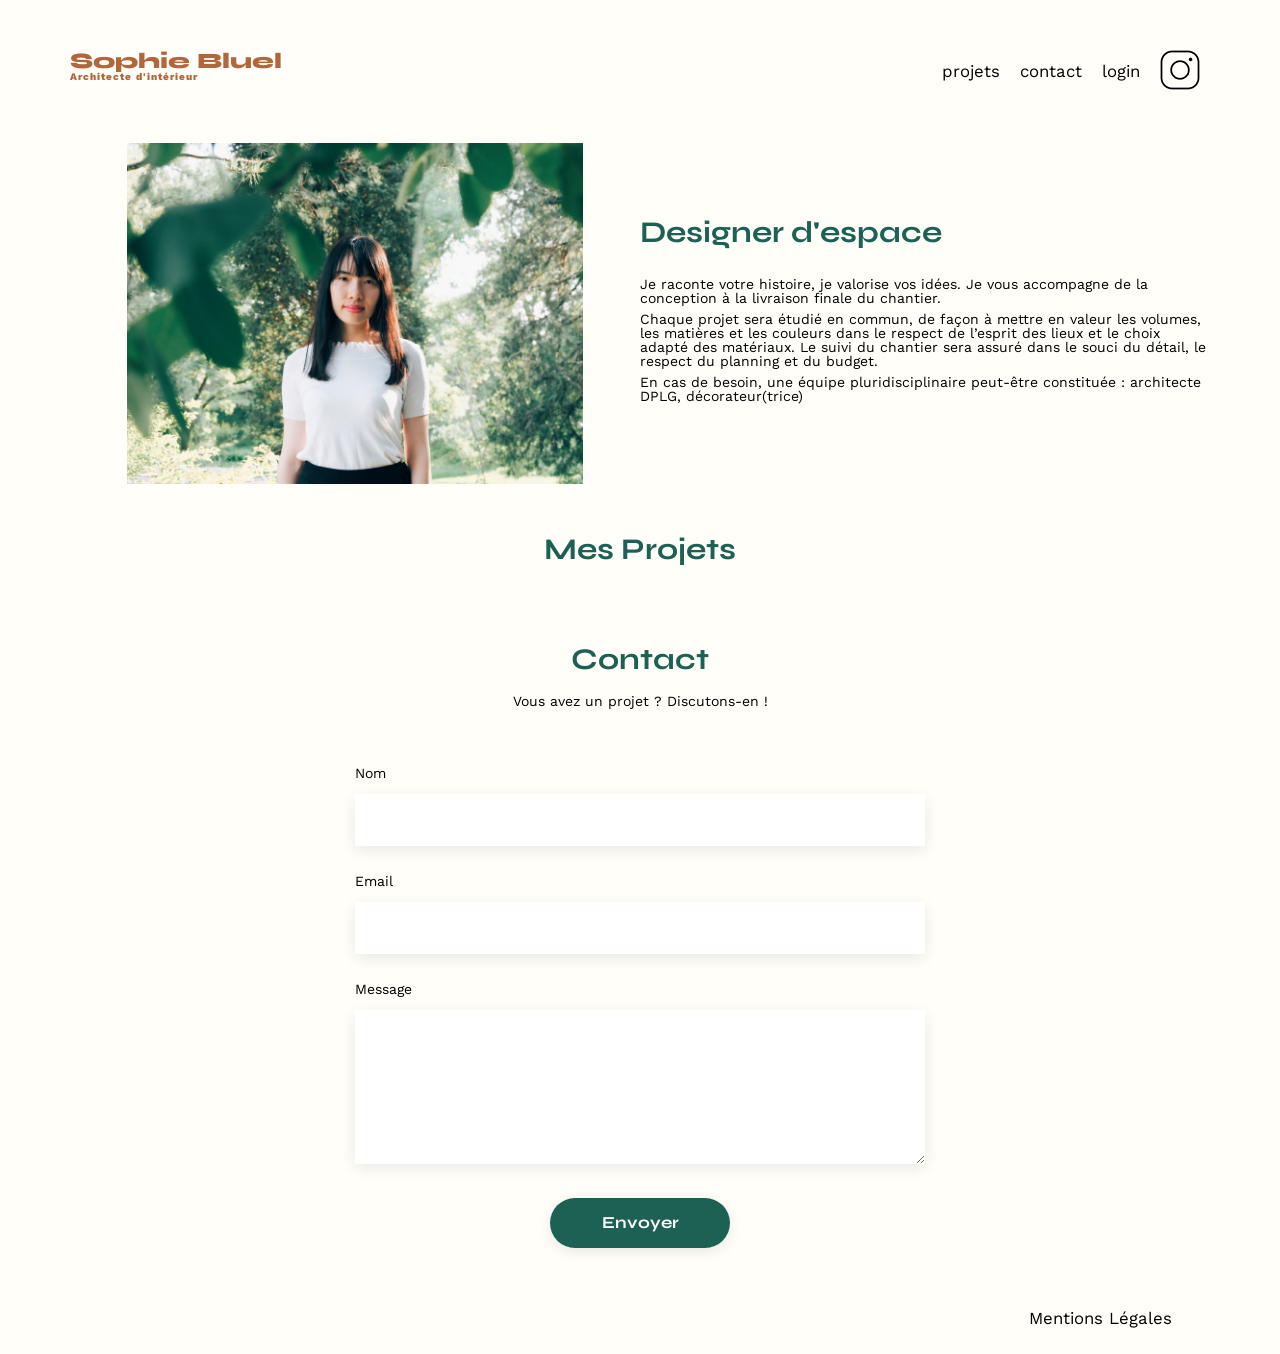
==== FrontEnd/index.html @ d23304fd "projet-js" ====
<!DOCTYPE html>
<html lang="fr">
    <head>
        <meta charset="UTF-8" />
        <title>Sophie Bluel - Architecte d'intérieur</title>
        <meta name="viewport" content="width=device-width, initial-scale=1.0" />
        <link rel="preconnect" href="https://fonts.googleapis.com" />
        <link rel="preconnect" href="https://fonts.gstatic.com" crossorigin />
        <link
            href="https://fonts.googleapis.com/css2?family=Syne:wght@700;800&family=Work+Sans&display=swap"
            rel="stylesheet"
        />
        <link
            rel="stylesheet"
            href="https://cdnjs.cloudflare.com/ajax/libs/font-awesome/6.2.1/css/all.min.css"
            integrity="sha512-MV7K8+y+gLIBoVD59lQIYicR65iaqukzvf/nwasF0nqhPay5w/9lJmVM2hMDcnK1OnMGCdVK+iQrJ7lzPJQd1w=="
            crossorigin="anonymous"
            referrerpolicy="no-referrer"
        />
        <meta name="deaion" content="" />
        <link rel="stylesheet" href="./assets/style.css" />
    </head>
    <body>
        <div class="banner" id="banner">
            <button>
                <i class="fa-solid fa-pen-to-square"></i> mode édition
            </button>
        </div>
        <div class="contenu">
            <header>
                <h1>Sophie Bluel <span>Architecte d'intérieur</span></h1>
                <nav>
                    <ul>
                        <li>projets</li>
                        <li><a href="#contact">contact</a></li>
                        <li><a href="login.html" id="pageLogin">login</a></li>
                        <!--li><a href="index.html" id="btnLogout">Log Out</a></li-->
                        <li>
                            <img
                                src="./assets/icons/instagram.png"
                                alt="Instagram"
                            />
                        </li>
                    </ul>
                </nav>
            </header>
            <main>
                <section id="introduction">
                    <figure>
                        <img src="./assets/images/sophie-bluel.png" alt="" />
                    </figure>
                    <article>
                        <h2>Designer d'espace</h2>
                        <p>
                            Je raconte votre histoire, je valorise vos idées. Je
                            vous accompagne de la conception à la livraison
                            finale du chantier.
                        </p>
                        <p>
                            Chaque projet sera étudié en commun, de façon à
                            mettre en valeur les volumes, les matières et les
                            couleurs dans le respect de l’esprit des lieux et le
                            choix adapté des matériaux. Le suivi du chantier
                            sera assuré dans le souci du détail, le respect du
                            planning et du budget.
                        </p>
                        <p>
                            En cas de besoin, une équipe pluridisciplinaire
                            peut-être constituée : architecte DPLG,
                            décorateur(trice)
                        </p>
                    </article>
                </section>
                <section id="portfolio">
                    <div class="entete">
                        <h2>Mes Projets</h2>
                        <button id="openModalBtn">
                            <i class="fa-solid fa-pen-to-square"></i> modifier
                        </button>
                    </div>
                    <div id="myModal" class="modal">
                        <div id="modalContent" class="modalContent"></div>

                        <div id="modalPhoto" class="modalPhoto">
                            <span>
                                <i
                                    class="fa-solid fa-arrow-left"
                                    id="btnRetour"
                                ></i>
                                <i class="fa-solid fa-xmark" id="btnClose"></i>
                            </span>
                            <div
                                id="alert"
                                class="alert alert-success"
                                role="alert"
                            ></div>
                            <h3>Ajout photo</h3>
                            <form
                                id="formulaireAjoutPhoto"
                                enctype="multipart/form-data"
                                method="post"
                            >
                                <div class="inputPhoto">
                                    <img id="previewImage" src="" alt="" />
                                    <i class="fa-regular fa-image"></i>
                                    <label for="fileInput" id="btnImage"
                                        >+ Ajouter photo</label
                                    >
                                    <input
                                        type="file"
                                        id="fileInput"
                                        name="fileInput"
                                        accept="image/*"
                                        required
                                    />
                                    <span>jpg, png : 4mo max</span>
                                </div>
                                <p>titre</p>
                                <input
                                    type="text"
                                    id="titreInput"
                                    name="titreInput"
                                    placeholder="Titre de la photo"
                                    required
                                />
                                <p>catégorie</p>
                                <select
                                    id="categorieSelect"
                                    name="categorieSelect"
                                    required
                                >
                                    <option value="categorie1">Objets</option>
                                    <option value="categorie2">
                                        Appartements
                                    </option>
                                    <option value="categorie3">
                                        Hotels & restaurants
                                    </option>
                                </select>
                                <div class="flexbtnValider">
                                    <button class="btnValider" id="btnValider">
                                        Valider
                                    </button>
                                </div>
                            </form>
                        </div>
                    </div>
                    <div id="buttonsContainer"></div>
                    <div class="gallery"></div>
                </section>
                <section id="contact">
                    <h2>Contact</h2>
                    <p>Vous avez un projet ? Discutons-en !</p>
                    <form action="#" method="post">
                        <label for="name">Nom</label>
                        <input type="text" name="name" id="name" />
                        <label for="email">Email</label>
                        <input type="email" name="email" id="email" />
                        <label for="message">Message</label>
                        <textarea
                            name="message"
                            id="message"
                            cols="30"
                            rows="10"
                        ></textarea>
                        <input type="submit" value="Envoyer" />
                    </form>
                </section>
            </main>

            <footer>
                <nav>
                    <ul>
                        <li>Mentions Légales</li>
                    </ul>
                </nav>
            </footer>
            <script src="../Backend/assets/dev.js"></script>
            <script src="../Backend/assets/modal.js"></script>
            <script src="../Backend/assets/login.js"></script>
            <script src="../Backend/assets/connexion.js"></script>
            <script src="../Backend/assets/fonction.js"></script>
        </div>
    </body>
</html>
---- FrontEnd/assets/style.css ----
/* http://meyerweb.com/eric/tools/css/reset/
   v2.0 | 20110126
   License: none (public domain)
*/

html,
body,
div,
span,
applet,
object,
iframe,
h1,
h2,
h3,
h4,
h5,
h6,
p,
blockquote,
pre,
a,
abbr,
acronym,
address,
big,
cite,
code,
del,
dfn,
em,
img,
ins,
kbd,
q,
s,
samp,
small,
strike,
strong,
sub,
sup,
tt,
var,
b,
u,
i,
center,
dl,
dt,
dd,
ol,
ul,
li,
fieldset,
form,
label,
legend,
table,
caption,
tbody,
tfoot,
thead,
tr,
th,
td,
article,
aside,
canvas,
details,
embed,
figure,
figcaption,
footer,
header,
hgroup,
menu,
nav,
output,
ruby,
section,
summary,
time,
mark,
audio,
video {
    margin: 0;
    padding: 0;
    border: 0;
    font-size: 100%;
    font: inherit;
    vertical-align: baseline;
    background-color: #fffef8;
}
/* HTML5 display-role reset for older browsers */
article,
aside,
details,
figcaption,
figure,
footer,
header,
hgroup,
menu,
nav,
section {
    display: block;
}
body {
    line-height: 1;
}
ol,
ul {
    list-style: none;
}
blockquote,
q {
    quotes: none;
}
blockquote:before,
blockquote:after,
q:before,
q:after {
    content: "";
    content: none;
}
table {
    border-collapse: collapse;
    border-spacing: 0;
}
/** end reset css**/
.banner {
    background-color: black;
    display: none;
    justify-content: center;
    padding: 20px 0px;
    width: 100%;
    box-sizing: border-box;
}

.banner button {
    background: black;
    color: white;
    border: none;
    font-family: "Work Sans";
}

.banner i {
    background: black;
    color: white;
}

body {
    font-family: "Work Sans";
    font-size: 14px;
}

.contenu {
    max-width: 1140px;
    margin: auto;
}
header {
    display: flex;
    justify-content: space-between;
    margin: 50px 0;
}
section {
    margin: 50px 0;
}

h1 {
    display: flex;
    flex-direction: column;
    font-family: "Syne";
    font-size: 22px;
    font-weight: 800;
    color: #b1663c;
}

h1 > span {
    font-family: "Work Sans";
    font-size: 10px;
    letter-spacing: 0.1em;
}

h2 {
    font-family: "Syne";
    font-weight: 700;
    font-size: 30px;
    color: #1d6154;
}
h3 {
    font-size: 26px;
    font-family: "Work Sans";
    font-weight: 400;
    text-align: center;
}
nav ul {
    display: flex;
    align-items: center;
    list-style-type: none;
}
nav li {
    padding: 0 10px;
    font-size: 1.2em;
}

a {
    text-decoration: none;
    color: black;
}

figcaption {
    font-family: "Work Sans";
    padding-top: 5px;
}

li:hover {
    color: #b1663c;
}
#introduction {
    display: flex;
    align-items: center;
}
#introduction figure {
    flex: 1;
}
#introduction img {
    display: block;
    margin: auto;
    width: 80%;
}

#introduction article {
    flex: 1;
}
#introduction h2 {
    margin-bottom: 1em;
}

#introduction p {
    margin-bottom: 0.5em;
}
#portfolio h2 {
    text-align: center;
    margin-bottom: 1em;
}
.gallery {
    display: grid;
    grid-template-columns: 1fr 1fr 1fr;
    grid-column-gap: 20px;
    grid-row-gap: 20px;
    margin: 0px 5%;
}

.gallery img {
    width: 100%;
}
#contact {
    width: 50%;
    margin: auto;
}
#contact > * {
    text-align: center;
}
#contact h2 {
    margin-bottom: 20px;
}
#contact form {
    text-align: left;
    margin-top: 30px;
    display: flex;
    flex-direction: column;
}

#contact input {
    height: 50px;
    font-size: 1.2em;
    border: none;
    box-shadow: 0px 4px 14px rgba(0, 0, 0, 0.09);
}
#contact label {
    margin: 2em 0 1em 0;
}
#contact textarea {
    border: none;
    box-shadow: 0px 4px 14px rgba(0, 0, 0, 0.09);
}

#buttonsContainer {
    display: flex;
    justify-content: center;
}

#buttonsContainer button {
    border-radius: 60px;
    background: none;
    color: #1d6154;
    padding: 10px 5px;
    border: 1px solid #1d6154;
    cursor: pointer;
    font-family: "Syne";
    font-size: 16px;
    margin: 0px 10px 30px 0px;
    padding: 10px 32px;
}

#buttonsContainer button:hover {
    color: #fffef8;
    background: #1d6154;
}

#buttonsContainer button.active {
    color: #fffef8;
    background: #1d6154;
}

input[type="submit"] {
    font-family: "Syne";
    font-weight: 700;
    color: white;
    background-color: #1d6154;
    margin: 2em auto;
    width: 180px;
    text-align: center;
    border-radius: 60px;
}

footer nav ul {
    display: flex;
    justify-content: flex-end;
    margin: 2em;
}

/*page de login*/

.formLogin {
    display: flex;
    flex-direction: column;
    align-items: center;
    margin: 0px 35%;
    gap: 15px;
}

.formLogin h2 {
    margin-bottom: 30px;
}

.formLogin a {
    text-decoration: underline;
}

.email,
.password {
    width: 80%;
    padding: 10px;
    border: none;
    border-radius: 5px;
    box-shadow: 0 2px 5px rgba(0, 0, 0, 0.2);
    box-sizing: border-box;
}

.btnLogin {
    width: 55%;
    border-radius: 50px;
    background: #1d6154;
    color: #ffffff;
    padding: 10px;
    border: none;
    cursor: pointer;
    font-family: "Syne";
}

/*index une fois login*/

.entete {
    display: flex;
    flex-direction: row;
    justify-content: center;
    align-items: baseline;
    gap: 15px;
}

#openModalBtn {
    border: none;
    background-color: transparent;
    font-family: "Work Sans";
}

#openModalBtn i {
    font-weight: 500;
}

/*modal*/

.modal {
    display: none;
    position: fixed;
    z-index: 1;
    left: 0;
    top: 0;
    width: 100%;
    height: 100%;
    overflow: auto;
    background-color: rgba(0, 0, 0, 0.7);
}

.modalContent,
.modalPhoto {
    background-color: #fefefe;
    margin: 15% auto;
    border: 1px solid #888;
    width: 40%;
    border-radius: 10px;
    max-width: 600px;
}
.modalContent {
    display: flex;
    align-items: center;
    flex-direction: column;
    padding: 60px 70px;
}

.modalContent h3 {
    margin-bottom: 50px;
}

.modalPhoto {
    display: flex;
    flex-direction: column;
    padding: 30px;
}

.modalPhoto span {
    display: flex;
    justify-content: space-between;
    margin-bottom: 10px;
    cursor: pointer;
}

.projects-container {
    display: grid;
    grid-template-columns: repeat(5, 1fr);
    grid-template-rows: 1fr 1fr 1fr;
    justify-content: center;
    gap: 15px;
}

.project img {
    width: 100%;
    height: 100%;
}

.close {
    color: #aaa;
    float: right;
    font-size: 28px;
    font-weight: bold;
}

.close:hover,
.close:focus {
    color: black;
    text-decoration: none;
    cursor: pointer;
}

.project {
    position: relative;
    padding-bottom: 30px;
}

.delete-button {
    position: absolute;
    top: 5px;
    right: 5px;
    background-color: black;
    color: #ffffff;
    padding: 5px;
    border: none;
    border-radius: 3px;
    cursor: pointer;
}

.ajouterPhoto {
    width: 50%;
    border-radius: 60px;
    background: #1d6154;
    color: #ffffff;
    padding: 10px;
    border: none;
    cursor: pointer;
    font-family: "Syne";
}

/*modal photo*/

#modalPhoto .preview-container {
    text-align: center;
    margin-bottom: 15px;
}

#modalPhoto img {
    max-width: 100%;
    max-height: 200px;
}

#modalPhoto label,
#modalPhoto input,
#modalPhoto select {
    display: block;
    margin-bottom: 15px;
}

#modalPhoto button {
    width: 60%;
    border-radius: 60px;
    background: #a7a7a7;
    color: #ffffff;
    padding: 10px 20px;
    border: none;
    cursor: pointer;
    font-family: "Syne";
}

#modalPhoto input[type="text"],
#modalPhoto select {
    width: 100%;
    padding: 10px;
    border: none;
    border-radius: 5px;
    box-shadow: 0px 4px 14px 0px rgba(0, 0, 0, 0.09);
    box-sizing: border-box;
}

#modalPhoto .inputPhoto {
    display: flex;
    flex-direction: column;
    align-items: center;
    background: #e8f1f6;
    border-radius: 3px;
    padding: 10px 0px 20px 0px;
    margin: 25px 0px;
}

#modalPhoto .inputPhoto i {
    font-size: 64px;
    margin-bottom: 10px;
    color: #b9c5cc;
    background-color: transparent;
}

#modalPhoto .inputPhoto label {
    color: #306685;
    border-radius: 50px;
    background: #cbd6dc;
    padding: 10px 20px;
    cursor: pointer;
    transition: background-color 0.3s ease;
}

#modalPhoto .inputPhoto label:hover {
    background-color: #a7bcc6;
}

#modalPhoto .inputPhoto span {
    margin-top: 5px;
    color: #777;
    background-color: transparent;
}

form p {
    margin: 15px 0px;
}

.flexbtnValider {
    display: flex;
    justify-content: center;
}
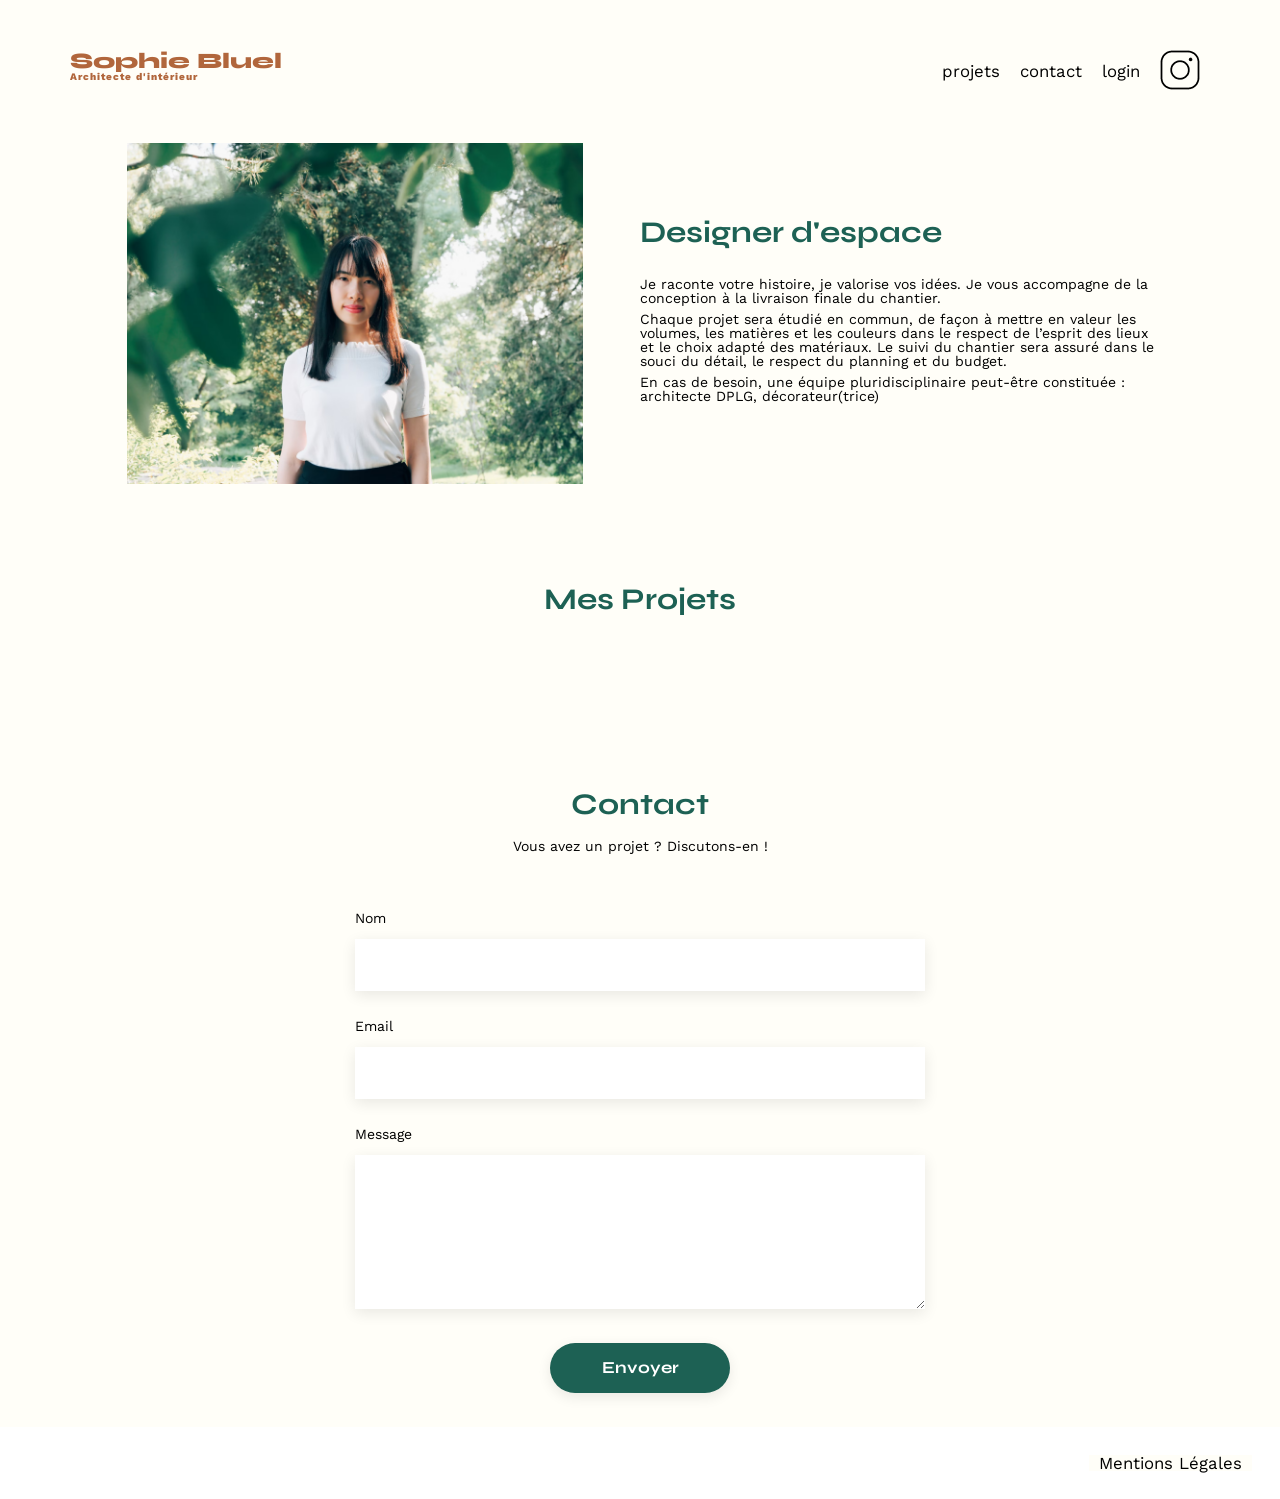
==== commit fa18b2b9: "correction+css+msg erreur" ====
--- a/FrontEnd/index.html
+++ b/FrontEnd/index.html
@@ -34,7 +34,6 @@
                         <li>projets</li>
                         <li><a href="#contact">contact</a></li>
                         <li><a href="login.html" id="pageLogin">login</a></li>
-                        <!--li><a href="index.html" id="btnLogout">Log Out</a></li-->
                         <li>
                             <img
                                 src="./assets/icons/instagram.png"
@@ -95,48 +94,54 @@
                                 role="alert"
                             ></div>
                             <h3>Ajout photo</h3>
+
                             <form
                                 id="formulaireAjoutPhoto"
                                 enctype="multipart/form-data"
                                 method="post"
+                                class="formAjout"
                             >
-                                <div class="inputPhoto">
-                                    <img id="previewImage" src="" alt="" />
-                                    <i class="fa-regular fa-image"></i>
-                                    <label for="fileInput" id="btnImage"
-                                        >+ Ajouter photo</label
-                                    >
+                                <div class="formstyle">
+                                    <div class="inputPhoto">
+                                        <img id="previewImage" src="" alt="" />
+                                        <i class="fa-regular fa-image"></i>
+                                        <label for="fileInput" id="btnImage"
+                                            >+ Ajouter photo</label
+                                        >
+                                        <input
+                                            type="file"
+                                            id="fileInput"
+                                            name="fileInput"
+                                            accept="image/*"
+                                            required
+                                        />
+                                        <span>jpg, png : 4mo max</span>
+                                    </div>
+                                    <p>titre</p>
                                     <input
-                                        type="file"
-                                        id="fileInput"
-                                        name="fileInput"
-                                        accept="image/*"
+                                        type="text"
+                                        id="titreInput"
+                                        name="titreInput"
+                                        placeholder="Titre de la photo"
                                         required
                                     />
-                                    <span>jpg, png : 4mo max</span>
+                                    <p>catégorie</p>
+                                    <select
+                                        id="categorieSelect"
+                                        name="categorieSelect"
+                                        required
+                                    >
+                                        <option value="categorie1">
+                                            Objets
+                                        </option>
+                                        <option value="categorie2">
+                                            Appartements
+                                        </option>
+                                        <option value="categorie3">
+                                            Hotels & restaurants
+                                        </option>
+                                    </select>
                                 </div>
-                                <p>titre</p>
-                                <input
-                                    type="text"
-                                    id="titreInput"
-                                    name="titreInput"
-                                    placeholder="Titre de la photo"
-                                    required
-                                />
-                                <p>catégorie</p>
-                                <select
-                                    id="categorieSelect"
-                                    name="categorieSelect"
-                                    required
-                                >
-                                    <option value="categorie1">Objets</option>
-                                    <option value="categorie2">
-                                        Appartements
-                                    </option>
-                                    <option value="categorie3">
-                                        Hotels & restaurants
-                                    </option>
-                                </select>
                                 <div class="flexbtnValider">
                                     <button class="btnValider" id="btnValider">
                                         Valider
@@ -167,19 +172,17 @@
                     </form>
                 </section>
             </main>
-
-            <footer>
-                <nav>
-                    <ul>
-                        <li>Mentions Légales</li>
-                    </ul>
-                </nav>
-            </footer>
-            <script src="../Backend/assets/dev.js"></script>
-            <script src="../Backend/assets/modal.js"></script>
-            <script src="../Backend/assets/login.js"></script>
-            <script src="../Backend/assets/connexion.js"></script>
-            <script src="../Backend/assets/fonction.js"></script>
         </div>
+        <footer>
+            <nav>
+                <ul>
+                    <li>Mentions Légales</li>
+                </ul>
+            </nav>
+        </footer>
+        <script src="../Backend/assets/dev.js"></script>
+        <script src="../Backend/assets/connexion.js"></script>
+        <script src="../Backend/assets/fonction.js"></script>
     </body>
+    <script src="../Backend/assets/modal.js"></script>
 </html>
--- a/FrontEnd/assets/style.css
+++ b/FrontEnd/assets/style.css
@@ -165,7 +165,7 @@
     margin: 50px 0;
 }
 section {
-    margin: 50px 0;
+    margin: 50px 0px 100px 0px;
 }
 
 h1 {
@@ -240,10 +240,11 @@
 
 #introduction p {
     margin-bottom: 0.5em;
+    margin-right: 50px;
 }
 #portfolio h2 {
     text-align: center;
-    margin-bottom: 1em;
+    margin-bottom: 2.5em;
 }
 .gallery {
     display: grid;
@@ -326,10 +327,17 @@
     border-radius: 60px;
 }
 
+.footerLog {
+    position: fixed;
+    bottom: 0;
+    width: 100%;
+}
+
 footer nav ul {
     display: flex;
     justify-content: flex-end;
-    margin: 2em;
+    padding: 2em;
+    background: white;
 }
 
 /*page de login*/
@@ -337,13 +345,20 @@
 .formLogin {
     display: flex;
     flex-direction: column;
-    align-items: center;
-    margin: 0px 35%;
+
+    margin: 0px 37%;
     gap: 15px;
 }
 
 .formLogin h2 {
     margin-bottom: 30px;
+    text-align: center;
+}
+
+#msgError {
+    font-size: 13px;
+    font-weight: bold;
+    display: none;
 }
 
 .formLogin a {
@@ -352,7 +367,7 @@
 
 .email,
 .password {
-    width: 80%;
+    width: 100%;
     padding: 10px;
     border: none;
     border-radius: 5px;
@@ -371,6 +386,14 @@
     font-family: "Syne";
 }
 
+.bas {
+    display: flex;
+    flex-direction: column;
+    align-items: center;
+    gap: 20px;
+    margin-top: 10px;
+}
+
 /*index une fois login*/
 
 .entete {
@@ -385,6 +408,7 @@
     border: none;
     background-color: transparent;
     font-family: "Work Sans";
+    cursor: pointer;
 }
 
 #openModalBtn i {
@@ -412,13 +436,24 @@
     border: 1px solid #888;
     width: 40%;
     border-radius: 10px;
-    max-width: 600px;
+    max-width: 450px;
 }
 .modalContent {
     display: flex;
     align-items: center;
     flex-direction: column;
     padding: 60px 70px;
+    position: relative;
+}
+
+.closeBtn {
+    font-size: 19px;
+    background: none;
+    border: none;
+    position: absolute;
+    top: 25px;
+    right: 30px;
+    cursor: pointer;
 }
 
 .modalContent h3 {
@@ -444,6 +479,8 @@
     grid-template-rows: 1fr 1fr 1fr;
     justify-content: center;
     gap: 15px;
+    border-bottom: solid #b3b3b3 1px;
+    margin-bottom: 30px;
 }
 
 .project img {
@@ -475,7 +512,6 @@
     top: 5px;
     right: 5px;
     background-color: black;
-    color: #ffffff;
     padding: 5px;
     border: none;
     border-radius: 3px;
@@ -483,7 +519,7 @@
 }
 
 .ajouterPhoto {
-    width: 50%;
+    width: 60%;
     border-radius: 60px;
     background: #1d6154;
     color: #ffffff;
@@ -539,7 +575,6 @@
     align-items: center;
     background: #e8f1f6;
     border-radius: 3px;
-    padding: 10px 0px 20px 0px;
     margin: 25px 0px;
 }
 
@@ -548,6 +583,7 @@
     margin-bottom: 10px;
     color: #b9c5cc;
     background-color: transparent;
+    padding-top: 14px;
 }
 
 #modalPhoto .inputPhoto label {
@@ -564,11 +600,16 @@
 }
 
 #modalPhoto .inputPhoto span {
-    margin-top: 5px;
     color: #777;
     background-color: transparent;
 }
 
+.formstyle {
+    padding-bottom: 20px;
+    border-bottom: solid 1px #b3b3b3;
+    margin: 0px 60px 30px 60px;
+}
+
 form p {
     margin: 15px 0px;
 }
